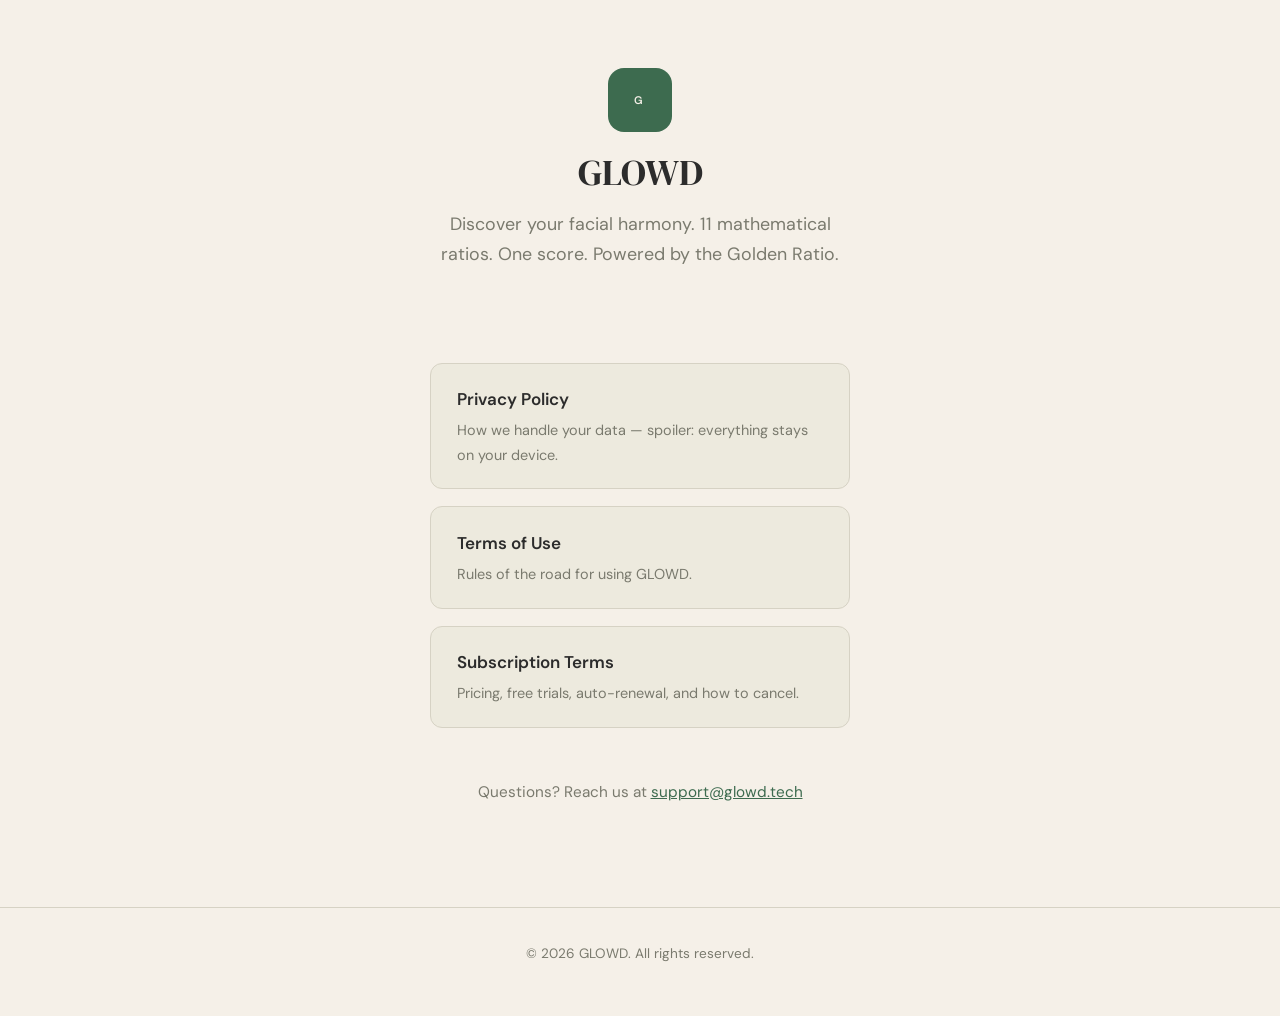
==== index.html @ bc7fe4e0 "Add files via upload" ====
<!DOCTYPE html>
<html lang="en">
<head>
  <meta charset="UTF-8">
  <meta name="viewport" content="width=device-width, initial-scale=1.0">
  <title>GLOWD — Face Ratio & Glow Up</title>
  <link rel="stylesheet" href="style.css">
  <style>
    .hero {
      text-align: center;
      padding: 4rem 1.5rem 3rem;
    }
    .hero .logo-icon {
      width: 64px;
      height: 64px;
      margin: 0 auto 1rem;
      border-radius: 16px;
      background: var(--accent);
      display: flex;
      align-items: center;
      justify-content: center;
      color: var(--bg);
      font-family: 'DM Sans', sans-serif;
      font-weight: 600;
      font-size: 0.65rem;
      letter-spacing: 0.25em;
    }
    .hero h1 {
      font-size: 2.2rem;
      margin-bottom: 0.75rem;
    }
    .hero p {
      color: var(--text-muted);
      max-width: 420px;
      margin: 0 auto 2.5rem;
      font-size: 1.05rem;
    }
    .links-grid {
      display: grid;
      gap: 1rem;
      max-width: 420px;
      margin: 0 auto;
    }
    .link-card {
      display: block;
      background: var(--bg-card);
      padding: 1.25rem 1.5rem;
      border-radius: 12px;
      text-decoration: none;
      color: var(--text);
      border: 1px solid var(--border);
      transition: border-color 0.2s, transform 0.15s;
    }
    .link-card:hover {
      border-color: var(--accent);
      transform: translateY(-2px);
    }
    .link-card .card-title {
      font-weight: 600;
      margin-bottom: 0.25rem;
    }
    .link-card .card-desc {
      color: var(--text-muted);
      font-size: 0.85rem;
    }
    .contact-note {
      text-align: center;
      margin-top: 3rem;
      color: var(--text-muted);
      font-size: 0.9rem;
    }
    .contact-note a { color: var(--accent); }
  </style>
</head>
<body>

<div class="hero">
  <div class="logo-icon">G</div>
  <h1>GLOWD</h1>
  <p>Discover your facial harmony. 11 mathematical ratios. One score. Powered by the Golden Ratio.</p>
</div>

<div class="container" style="padding-top: 0;">
  <div class="links-grid">
    <a href="privacy-policy.html" class="link-card">
      <div class="card-title">Privacy Policy</div>
      <div class="card-desc">How we handle your data — spoiler: everything stays on your device.</div>
    </a>
    <a href="terms-of-use.html" class="link-card">
      <div class="card-title">Terms of Use</div>
      <div class="card-desc">Rules of the road for using GLOWD.</div>
    </a>
    <a href="subscription-terms.html" class="link-card">
      <div class="card-title">Subscription Terms</div>
      <div class="card-desc">Pricing, free trials, auto-renewal, and how to cancel.</div>
    </a>
  </div>

  <p class="contact-note">Questions? Reach us at <a href="mailto:support@glowd.tech">support@glowd.tech</a></p>
</div>

<footer class="site-footer">
  <p>&copy; 2026 GLOWD. All rights reserved.</p>
</footer>

</body>
</html>
---- style.css ----
/* GLOWD Legal Pages — Brand-matched stylesheet */
@import url('https://fonts.googleapis.com/css2?family=DM+Sans:ital,opsz,wght@0,9..40,400;0,9..40,500;0,9..40,600;1,9..40,400&family=DM+Serif+Display&display=swap');

:root {
  --bg: #F5F0E8;
  --bg-card: #EDEADE;
  --text: #2C2C2C;
  --text-muted: #7A7A6E;
  --accent: #3D6B4F;
  --accent-light: #E8F0EA;
  --border: #D6D2C4;
  --max-w: 720px;
}

* { margin: 0; padding: 0; box-sizing: border-box; }

html {
  font-size: 17px;
  scroll-behavior: smooth;
}

body {
  font-family: 'DM Sans', -apple-system, sans-serif;
  background: var(--bg);
  color: var(--text);
  line-height: 1.7;
  -webkit-font-smoothing: antialiased;
}

.container {
  max-width: var(--max-w);
  margin: 0 auto;
  padding: 3rem 1.5rem 5rem;
}

/* Header */
.site-header {
  text-align: center;
  padding: 2.5rem 1.5rem 1.5rem;
  border-bottom: 1px solid var(--border);
}
.site-header a {
  text-decoration: none;
  color: var(--text);
}
.logo-text {
  font-family: 'DM Sans', sans-serif;
  font-weight: 600;
  font-size: 0.9rem;
  letter-spacing: 0.35em;
  text-transform: uppercase;
  color: var(--text);
}

/* Navigation */
nav {
  text-align: center;
  padding: 1rem 1.5rem;
  border-bottom: 1px solid var(--border);
}
nav a {
  color: var(--text-muted);
  text-decoration: none;
  font-size: 0.85rem;
  margin: 0 0.75rem;
  transition: color 0.2s;
}
nav a:hover,
nav a.active {
  color: var(--accent);
}

/* Content */
h1 {
  font-family: 'DM Serif Display', serif;
  font-size: 2rem;
  font-weight: 400;
  margin-bottom: 0.5rem;
  line-height: 1.25;
}
.subtitle {
  color: var(--text-muted);
  font-size: 0.9rem;
  margin-bottom: 2.5rem;
}
h2 {
  font-family: 'DM Serif Display', serif;
  font-size: 1.35rem;
  font-weight: 400;
  margin-top: 2.5rem;
  margin-bottom: 0.75rem;
  color: var(--text);
}
h3 {
  font-size: 1rem;
  font-weight: 600;
  margin-top: 1.5rem;
  margin-bottom: 0.5rem;
}
p {
  margin-bottom: 1rem;
}
ul, ol {
  margin-bottom: 1rem;
  padding-left: 1.5rem;
}
li {
  margin-bottom: 0.4rem;
}
a {
  color: var(--accent);
}
strong {
  font-weight: 600;
}

/* Callout box */
.callout {
  background: var(--bg-card);
  border-left: 3px solid var(--accent);
  padding: 1rem 1.25rem;
  border-radius: 0 8px 8px 0;
  margin: 1.5rem 0;
  font-size: 0.95rem;
}

/* Footer */
.site-footer {
  text-align: center;
  padding: 2rem 1.5rem;
  border-top: 1px solid var(--border);
  color: var(--text-muted);
  font-size: 0.8rem;
}
.site-footer a {
  color: var(--text-muted);
  text-decoration: none;
}
.site-footer a:hover {
  color: var(--accent);
}

/* Table */
table {
  width: 100%;
  border-collapse: collapse;
  margin: 1rem 0 1.5rem;
  font-size: 0.95rem;
}
th, td {
  text-align: left;
  padding: 0.6rem 0.75rem;
  border-bottom: 1px solid var(--border);
}
th {
  font-weight: 600;
  color: var(--text-muted);
  font-size: 0.8rem;
  text-transform: uppercase;
  letter-spacing: 0.05em;
}

/* Responsive */
@media (max-width: 600px) {
  html { font-size: 16px; }
  .container { padding: 2rem 1.25rem 4rem; }
  h1 { font-size: 1.65rem; }
  nav a { margin: 0 0.4rem; font-size: 0.8rem; }
}
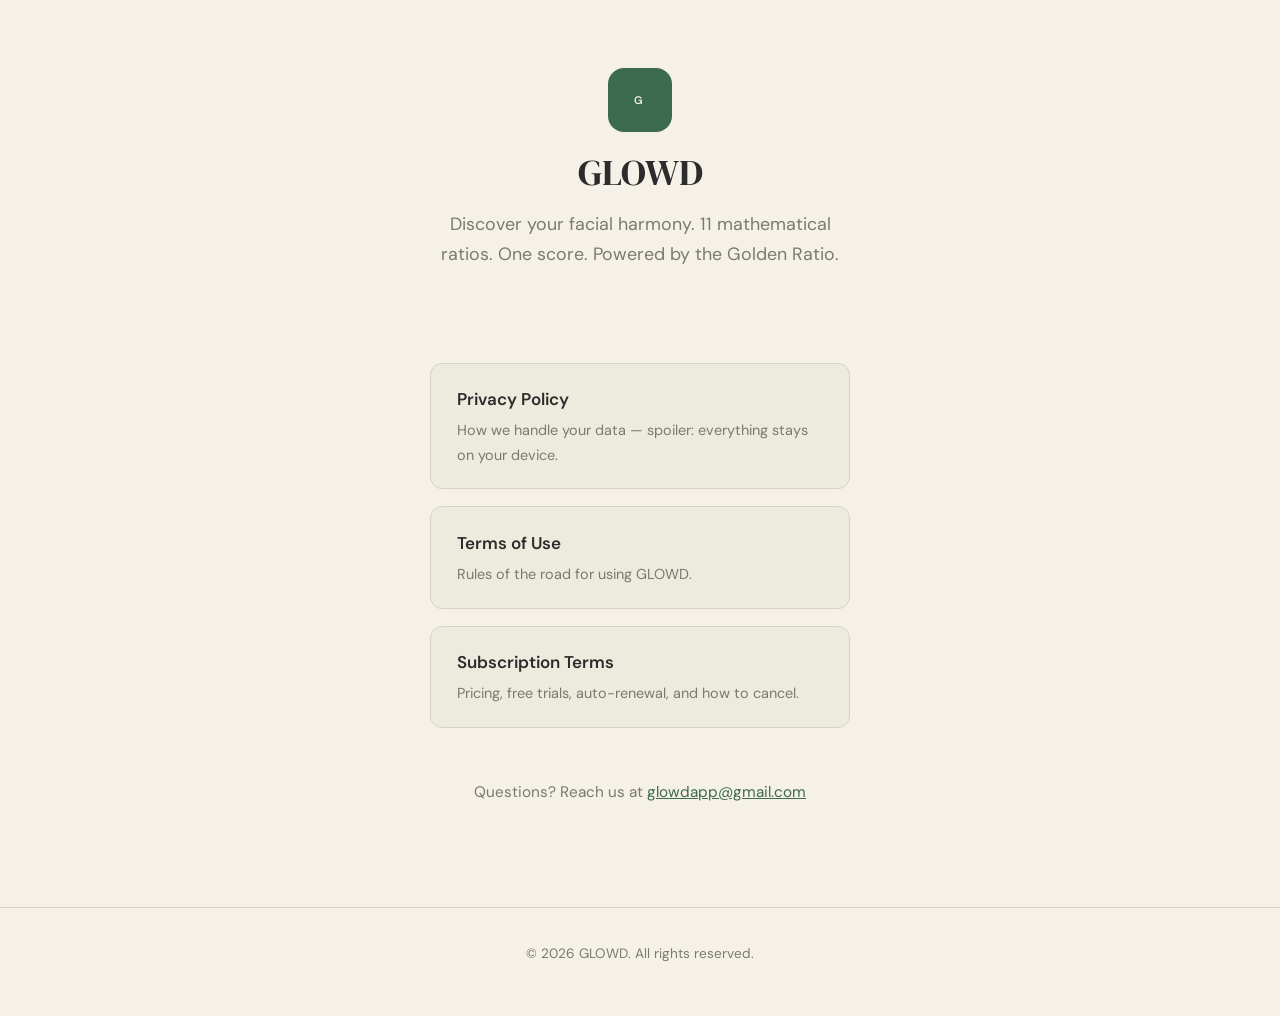
==== commit 64e31a1d: "Update index.html" ====
--- a/index.html
+++ b/index.html
@@ -96,7 +96,7 @@
     </a>
   </div>
 
-  <p class="contact-note">Questions? Reach us at <a href="mailto:support@glowd.tech">support@glowd.tech</a></p>
+  <p class="contact-note">Questions? Reach us at <a href="mailto:glowdapp@gmail.com">glowdapp@gmail.com</a></p>
 </div>
 
 <footer class="site-footer">
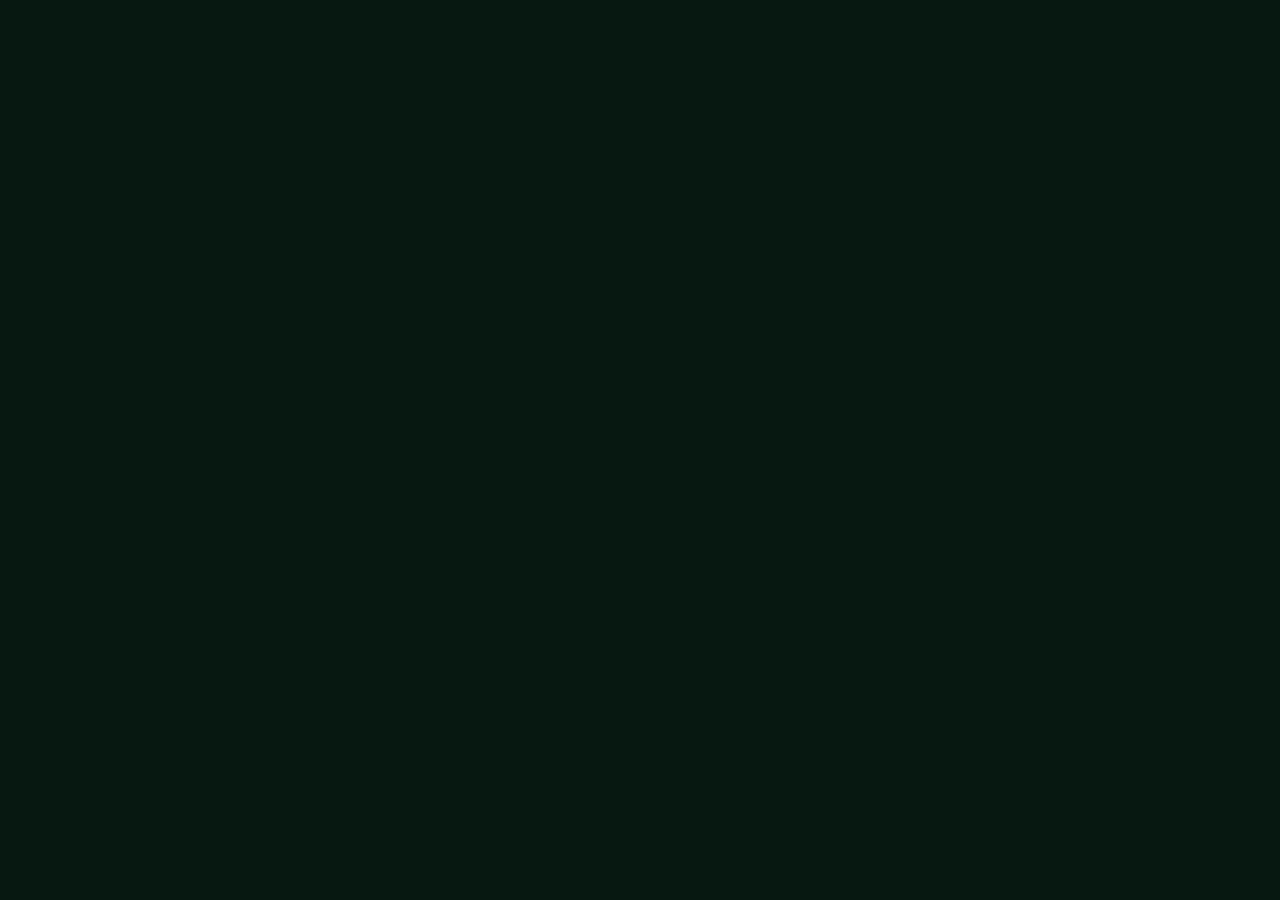
==== commit ded90077: "Deploy animated GLOWD website" ====
--- a/index.html
+++ b/index.html
@@ -1,107 +1 @@
-<!DOCTYPE html>
-<html lang="en">
-<head>
-  <meta charset="UTF-8">
-  <meta name="viewport" content="width=device-width, initial-scale=1.0">
-  <title>GLOWD — Face Ratio & Glow Up</title>
-  <link rel="stylesheet" href="style.css">
-  <style>
-    .hero {
-      text-align: center;
-      padding: 4rem 1.5rem 3rem;
-    }
-    .hero .logo-icon {
-      width: 64px;
-      height: 64px;
-      margin: 0 auto 1rem;
-      border-radius: 16px;
-      background: var(--accent);
-      display: flex;
-      align-items: center;
-      justify-content: center;
-      color: var(--bg);
-      font-family: 'DM Sans', sans-serif;
-      font-weight: 600;
-      font-size: 0.65rem;
-      letter-spacing: 0.25em;
-    }
-    .hero h1 {
-      font-size: 2.2rem;
-      margin-bottom: 0.75rem;
-    }
-    .hero p {
-      color: var(--text-muted);
-      max-width: 420px;
-      margin: 0 auto 2.5rem;
-      font-size: 1.05rem;
-    }
-    .links-grid {
-      display: grid;
-      gap: 1rem;
-      max-width: 420px;
-      margin: 0 auto;
-    }
-    .link-card {
-      display: block;
-      background: var(--bg-card);
-      padding: 1.25rem 1.5rem;
-      border-radius: 12px;
-      text-decoration: none;
-      color: var(--text);
-      border: 1px solid var(--border);
-      transition: border-color 0.2s, transform 0.15s;
-    }
-    .link-card:hover {
-      border-color: var(--accent);
-      transform: translateY(-2px);
-    }
-    .link-card .card-title {
-      font-weight: 600;
-      margin-bottom: 0.25rem;
-    }
-    .link-card .card-desc {
-      color: var(--text-muted);
-      font-size: 0.85rem;
-    }
-    .contact-note {
-      text-align: center;
-      margin-top: 3rem;
-      color: var(--text-muted);
-      font-size: 0.9rem;
-    }
-    .contact-note a { color: var(--accent); }
-  </style>
-</head>
-<body>
-
-<div class="hero">
-  <div class="logo-icon">G</div>
-  <h1>GLOWD</h1>
-  <p>Discover your facial harmony. 11 mathematical ratios. One score. Powered by the Golden Ratio.</p>
-</div>
-
-<div class="container" style="padding-top: 0;">
-  <div class="links-grid">
-    <a href="privacy-policy.html" class="link-card">
-      <div class="card-title">Privacy Policy</div>
-      <div class="card-desc">How we handle your data — spoiler: everything stays on your device.</div>
-    </a>
-    <a href="terms-of-use.html" class="link-card">
-      <div class="card-title">Terms of Use</div>
-      <div class="card-desc">Rules of the road for using GLOWD.</div>
-    </a>
-    <a href="subscription-terms.html" class="link-card">
-      <div class="card-title">Subscription Terms</div>
-      <div class="card-desc">Pricing, free trials, auto-renewal, and how to cancel.</div>
-    </a>
-  </div>
-
-  <p class="contact-note">Questions? Reach us at <a href="mailto:glowdapp@gmail.com">glowdapp@gmail.com</a></p>
-</div>
-
-<footer class="site-footer">
-  <p>&copy; 2026 GLOWD. All rights reserved.</p>
-</footer>
-
-</body>
-</html>
+<!DOCTYPE html><html lang="en" style="color-scheme:dark"><head><meta charSet="utf-8"/><meta name="viewport" content="width=device-width, initial-scale=1"/><link rel="preload" as="image" href="/assets/glowd-app-icon.png"/><link rel="stylesheet" href="/assets/styles-C0iD4bzJ.css" data-precedence="default"/><link rel="stylesheet" href="/assets/index-CmmnjKC7.css" data-precedence="default"/><title>GLOWD: Face Score, Facial Ratios &amp; Glow-Up Plan</title><meta name="author" content="GLOWD"/><meta name="theme-color" content="#10291F"/><meta name="robots" content="index, follow, max-image-preview:large"/><meta name="apple-itunes-app" content="app-id=6760931929"/><meta property="og:type" content="website"/><meta property="og:site_name" content="GLOWD"/><meta property="og:locale" content="en_US"/><meta property="og:title" content="GLOWD: Face Score &amp; Glow Up"/><meta property="og:description" content="GLOWD is an iPhone face score app that maps 468 landmarks, explains 11 facial ratios, and builds a private, personalized glow-up plan."/><meta property="og:image" content="https://glowd-face.higgsfield.app/assets/glowd-og.png"/><meta property="og:image:alt" content="GLOWD facial analysis visual"/><meta name="twitter:image" content="https://glowd-face.higgsfield.app/assets/glowd-og.png"/><meta name="twitter:card" content="summary_large_image"/><meta name="twitter:title" content="GLOWD: Face Score &amp; Glow Up"/><meta name="twitter:description" content="GLOWD is an iPhone face score app that maps 468 landmarks, explains 11 facial ratios, and builds a private, personalized glow-up plan."/><meta name="description" content="Analyze 468 facial landmarks, understand 11 facial ratios, and get a personalized glow-up plan with GLOWD for iPhone."/><link rel="modulepreload" href="/assets/index-m5AOhB9B.js"/><link rel="modulepreload" href="/assets/index-CHe_sMJk.js"/><link rel="modulepreload" href="/assets/StructuredData-B6tKnh0g.js"/><link rel="icon" href="/favicon.svg" type="image/svg+xml"/><link rel="icon" href="/favicon-16.png" sizes="16x16" type="image/png"/><link rel="icon" href="/favicon-32.png" sizes="32x32" type="image/png"/><link rel="apple-touch-icon" href="/apple-touch-icon.png"/><link rel="manifest" href="/site.webmanifest"/><link rel="canonical" href="https://glowd-face.higgsfield.app/"/></head><body><!--$--><script type="application/ld+json">{"@context":"https://schema.org","@type":"SoftwareApplication","name":"GLOWD - Face Score & Glow Up","alternateName":"GLOWD","description":"An iPhone face score app that maps facial landmarks, explains 11 facial ratios, and builds a personalized glow-up plan.","applicationCategory":"LifestyleApplication","operatingSystem":"iOS 17.0 or later","image":"https://glowd-face.higgsfield.app/assets/glowd-og.png","url":"https://glowd-face.higgsfield.app","downloadUrl":"https://apps.apple.com/app/glowd-face-score-glow-up/id6760931929","offers":{"@type":"Offer","price":"0","priceCurrency":"USD","category":"Free download with in-app purchases"},"publisher":{"@type":"Organization","name":"GLOWD","url":"https://glowd-face.higgsfield.app","logo":"https://glowd-face.higgsfield.app/assets/glowd-app-icon.png"}}</script><script type="application/ld+json">{"@context":"https://schema.org","@type":"FAQPage","mainEntity":[{"@type":"Question","name":"What is a GLOWD face score?","acceptedAnswer":{"@type":"Answer","text":"The GLOWD Harmony Score summarizes measured facial proportions into an easy-to-read result. It is intended for entertainment and education, not as an objective definition of beauty or a medical assessment."}},{"@type":"Question","name":"How does GLOWD analyze a face?","acceptedAnswer":{"@type":"Answer","text":"GLOWD maps facial landmarks on the device, calculates proportions between selected points, and compares those measurements with reference distributions. The current results experience explains 11 ratios."}},{"@type":"Question","name":"Does GLOWD upload my face photo?","acceptedAnswer":{"@type":"Answer","text":"No. Face photos and landmark analysis stay on your device and are not uploaded for facial processing. The app uses limited analytics and subscription services as described in the privacy policy."}},{"@type":"Question","name":"Can I improve the consistency of my score?","acceptedAnswer":{"@type":"Answer","text":"Use a front-facing photo, neutral expression, even light, and keep your full face visible. Camera angle, expression, hair coverage, and shadows can affect landmark measurements."}},{"@type":"Question","name":"Is GLOWD available on Android?","acceptedAnswer":{"@type":"Answer","text":"GLOWD is currently available for iPhone and requires iOS 17 or later."}}]}</script><a class="skip-link" href="#main-content">Skip to content</a><header class="site-header"><a aria-label="GLOWD home" class="brand-lockup" href="/"><img alt="" height="36" src="/assets/glowd-app-icon.png" width="36"/><span>GLOWD</span></a><nav aria-label="Main navigation" class="site-links"><a href="/facial-ratios">11 ratios</a><a href="/methodology">Methodology</a></nav><a aria-label="Download GLOWD on the App Store" class="app-store-badge app-store-badge--nav" href="https://apps.apple.com/app/glowd-face-score-glow-up/id6760931929" rel="noopener noreferrer" target="_blank"><svg aria-hidden="true" class="app-store-badge__apple" viewBox="0 0 384 512"><path d="M318.7 268.7c-.2-36.7 16.4-64.4 50-84.8-18.8-26.9-47.2-41.7-84.7-44.6-35.5-2.8-74.3 20.7-88.5 20.7-15 0-49.4-19.7-72.6-19.7C63.3 141.2 0 188.8 0 285.5c0 28.2 5.2 57.5 15.5 87.9 13.8 39.3 63.6 135.7 115.6 134.1 27.2-.7 46.4-19.3 81.8-19.3 34.4 0 52.1 19.3 82.4 19.3 52.5-.8 97.6-88.3 110.7-127.6-70.3-33.1-66.6-99.5-67.3-111.2zM272.2 104.5c27.3-32.4 24.8-61.9 24-72.5-24.1 1.4-52 16.4-67.9 34.9-17.5 19.8-27.8 44.3-25.6 71.9 26.1 2 49.9-11.4 69.5-34.3z"></path></svg><span class="app-store-badge__copy"><span>Download on the</span><strong>App Store</strong></span></a></header><main id="main-content"><section class="journey"><div class="journey-stage"><div aria-hidden="true" class="journey-media"><picture><source media="(max-width: 860px)" srcSet="/assets/film/glowd-journey-mobile-poster.png"/><img alt="" fetchPriority="high" src="/assets/film/glowd-journey-poster.png"/></picture></div><div aria-hidden="true" class="journey-progress"><span></span></div><nav aria-label="GLOWD story chapters" class="journey-route"><button aria-current="step" type="button">Decode</button><button type="button">Map</button><button type="button">Explain</button><button type="button">Act</button><button type="button">Progress</button></nav></div><div class="journey-story"><article class="journey-chapter" data-align="left" data-scroll-chapter="" id="decode"><div class="journey-chapter-pin"><div class="journey-copy"><h1>Your face, decoded.</h1><p>GLOWD is an iPhone face score app that measures facial proportions and turns them into a clear Harmony Score.</p><ul><li>On-device</li><li>iPhone</li><li>Private by design</li></ul><div class="journey-actions"><a aria-label="Download GLOWD on the App Store" class="app-store-badge app-store-badge--hero" href="https://apps.apple.com/app/glowd-face-score-glow-up/id6760931929" rel="noopener noreferrer" target="_blank"><svg aria-hidden="true" class="app-store-badge__apple" viewBox="0 0 384 512"><path d="M318.7 268.7c-.2-36.7 16.4-64.4 50-84.8-18.8-26.9-47.2-41.7-84.7-44.6-35.5-2.8-74.3 20.7-88.5 20.7-15 0-49.4-19.7-72.6-19.7C63.3 141.2 0 188.8 0 285.5c0 28.2 5.2 57.5 15.5 87.9 13.8 39.3 63.6 135.7 115.6 134.1 27.2-.7 46.4-19.3 81.8-19.3 34.4 0 52.1 19.3 82.4 19.3 52.5-.8 97.6-88.3 110.7-127.6-70.3-33.1-66.6-99.5-67.3-111.2zM272.2 104.5c27.3-32.4 24.8-61.9 24-72.5-24.1 1.4-52 16.4-67.9 34.9-17.5 19.8-27.8 44.3-25.6 71.9 26.1 2 49.9-11.4 69.5-34.3z"></path></svg><span class="app-store-badge__copy"><span>Download on the</span><strong>App Store</strong></span></a></div></div></div></article><article class="journey-chapter" data-align="right" data-scroll-chapter="" id="map"><div class="journey-chapter-pin"><div class="journey-copy"><h2>468 points. 11 ratios.</h2><p>On-device landmark detection maps facial thirds, symmetry, eye separation, jawline definition, and seven more visible proportions.</p><ul><li>Face mesh</li><li>Measured</li><li>Transparent</li></ul></div></div></article><article class="journey-chapter" data-align="left" data-scroll-chapter="" id="explain"><div class="journey-chapter-pin"><div class="journey-copy"><h2>Every score explained.</h2><p>See your measured value, reference range, percentile, and the contribution of each ratio. The number never arrives as a black box.</p><ul><li>Value</li><li>Range</li><li>Percentile</li></ul></div></div></article><article class="journey-chapter" data-align="right" data-scroll-chapter="" id="act"><div class="journey-chapter-pin"><div class="journey-copy"><h2>A plan built for you.</h2><p>Personalized grooming and styling ideas connect each opportunity area to practical next steps you can actually try.</p><ul><li>Hair</li><li>Brows</li><li>Grooming</li></ul></div></div></article><article class="journey-chapter" data-align="left" data-scroll-chapter="" id="progress"><div class="journey-chapter-pin"><div class="journey-copy"><h2>Track what changes.</h2><p>Save scans on your device, revisit recommendations, and compare your progress over time.</p><ul><li>History</li><li>Insights</li><li>Your pace</li></ul></div></div></article></div></section><div class="content-shell"><section class="product-proof" id="product"><div class="section-wrap"><div class="proof-intro" data-motion-shift=""><h2 class="section-heading">A score you can inspect.</h2><p class="section-lead">GLOWD keeps the path from photo to result visible. Move from landmark map to ratio detail, then into a plan shaped around your measurements.</p></div><div aria-label="GLOWD app screens" class="screen-rail"><figure class="screen-card" data-motion-shift=""><div class="screen-frame"><img alt="Real GLOWD analysis result for a man, showing his measured face profile and Harmony Score" height="2622" loading="lazy" src="/assets/screens/real-male-result.webp" width="1206"/></div><figcaption>01 / Real result · Face Profile</figcaption></figure><figure class="screen-card" data-motion-shift=""><div class="screen-frame"><img alt="Real GLOWD analysis result for a woman, showing facial measurements and the ratio breakdown" height="2622" loading="lazy" src="/assets/screens/real-female-result.webp" width="1206"/></div><figcaption>02 / Real result · Ratio Breakdown</figcaption></figure><figure class="screen-card" data-motion-shift=""><div class="screen-frame"><img alt="GLOWD explanation of one facial ratio with value and reference range" height="960" loading="lazy" src="/assets/screens/ratio-explained.jpg" width="444"/></div><figcaption>03 / A reason behind every score</figcaption></figure><figure class="screen-card" data-motion-shift=""><div class="screen-frame"><img alt="Personalized glow-up plan inside the GLOWD iPhone app" height="960" loading="lazy" src="/assets/screens/glow-plan.jpg" width="444"/></div><figcaption>04 / Personalized glow-up plan</figcaption></figure><figure class="screen-card" data-motion-shift=""><div class="screen-frame"><img alt="GLOWD Vibe Equation screen with personalized appearance insights" height="960" loading="lazy" src="/assets/screens/vibe-equation.jpg" width="444"/></div><figcaption>05 / Your Vibe Equation</figcaption></figure><figure class="screen-card" data-motion-shift=""><div class="screen-frame"><img alt="GLOWD subscription options shown inside the iPhone app" height="2340" loading="lazy" src="/assets/screens/paywall.png" width="1080"/></div><figcaption>06 / Choose the access that fits</figcaption></figure></div></div></section><section class="measure-section" id="ratios"><div class="measure-grid section-wrap"><div data-motion-shift=""><span aria-hidden="true" class="giant-number">11</span><h2 class="section-heading">Facial ratios, made legible.</h2><p class="section-lead">Each reported proportion gets its own measurement, score, and explanation.</p></div><ol class="ratio-index"><li data-motion-shift=""><span>01</span>Middle third</li><li data-motion-shift=""><span>02</span>Eye separation</li><li data-motion-shift=""><span>03</span>Facial index</li><li data-motion-shift=""><span>04</span>Top third</li><li data-motion-shift=""><span>05</span>Lower third</li><li data-motion-shift=""><span>06</span>Eyebrow position</li><li data-motion-shift=""><span>07</span>Jawline definition</li><li data-motion-shift=""><span>08</span>Facial symmetry</li><li data-motion-shift=""><span>09</span>Nose width</li><li data-motion-shift=""><span>10</span>Mouth width</li><li data-motion-shift=""><span>11</span>Chin-to-philtrum</li></ol></div></section><section class="method-section" id="methodology"><div class="method-layout section-wrap"><div class="method-copy" data-motion-shift=""><p class="content-kicker">Transparent methodology</p><h2 class="section-heading">Geometry first. Context always.</h2><p>GLOWD detects a face mesh, calculates distances and proportions, then scores each measurement against a reference center with smooth falloff. The result is a guide to explore, not a verdict about you.</p><a class="method-link" href="/methodology">Read how the Harmony Score works <span aria-hidden="true">-&gt;</span></a></div><figure class="method-device" data-motion-shift=""><img alt="Detailed GLOWD ratio card showing measured value and ideal range" height="960" loading="lazy" src="/assets/screens/ratio-explained.jpg" width="444"/></figure></div></section><section class="privacy-band" id="privacy"><div class="section-wrap"><p class="content-kicker">Privacy by design</p><h2 class="privacy-title section-heading">Your face stays with you.</h2><div class="privacy-facts"><article data-motion-shift=""><strong>Capture</strong><h3>You choose the photo.</h3><p>Use the camera or a photo you already have. A clear front-facing image works best.</p></article><article data-motion-shift=""><strong>Analyze</strong><h3>Face processing is local.</h3><p>Face photos and landmark detection are processed on your iPhone, not uploaded for analysis.</p></article><article data-motion-shift=""><strong>Control</strong><h3>History stays on device.</h3><p>Your saved scans remain in local app storage until you choose to remove them.</p></article></div></div></section><section class="faq-section" id="faq"><div class="section-wrap"><p class="content-kicker">Common questions</p><h2 class="section-heading">Before your first scan.</h2><div class="faq-list"><details><summary>What is a GLOWD face score?</summary><p>The GLOWD Harmony Score summarizes measured facial proportions into an easy-to-read result. It is intended for entertainment and education, not as an objective definition of beauty or a medical assessment.</p></details><details><summary>How does GLOWD analyze a face?</summary><p>GLOWD maps facial landmarks on the device, calculates proportions between selected points, and compares those measurements with reference distributions. The current results experience explains 11 ratios.</p></details><details><summary>Does GLOWD upload my face photo?</summary><p>No. Face photos and landmark analysis stay on your device and are not uploaded for facial processing. The app uses limited analytics and subscription services as described in the privacy policy.</p></details><details><summary>Can I improve the consistency of my score?</summary><p>Use a front-facing photo, neutral expression, even light, and keep your full face visible. Camera angle, expression, hair coverage, and shadows can affect landmark measurements.</p></details><details><summary>Is GLOWD available on Android?</summary><p>GLOWD is currently available for iPhone and requires iOS 17 or later.</p></details></div></div></section><section class="final-action"><div class="final-inner section-wrap"><p class="content-kicker">Available for iPhone</p><h2 class="section-heading">See your face in a new way.</h2><a aria-label="Download GLOWD on the App Store" class="app-store-badge app-store-badge--final" href="https://apps.apple.com/app/glowd-face-score-glow-up/id6760931929" rel="noopener noreferrer" target="_blank"><svg aria-hidden="true" class="app-store-badge__apple" viewBox="0 0 384 512"><path d="M318.7 268.7c-.2-36.7 16.4-64.4 50-84.8-18.8-26.9-47.2-41.7-84.7-44.6-35.5-2.8-74.3 20.7-88.5 20.7-15 0-49.4-19.7-72.6-19.7C63.3 141.2 0 188.8 0 285.5c0 28.2 5.2 57.5 15.5 87.9 13.8 39.3 63.6 135.7 115.6 134.1 27.2-.7 46.4-19.3 81.8-19.3 34.4 0 52.1 19.3 82.4 19.3 52.5-.8 97.6-88.3 110.7-127.6-70.3-33.1-66.6-99.5-67.3-111.2zM272.2 104.5c27.3-32.4 24.8-61.9 24-72.5-24.1 1.4-52 16.4-67.9 34.9-17.5 19.8-27.8 44.3-25.6 71.9 26.1 2 49.9-11.4 69.5-34.3z"></path></svg><span class="app-store-badge__copy"><span>Download on the</span><strong>App Store</strong></span></a></div></section></div></main><footer class="site-footer"><div><a class="footer-brand" href="/">GLOWD</a><p>Face proportions explained clearly. Available for iPhone.</p></div><nav aria-label="Footer navigation"><a href="/facial-ratios">Facial ratios</a><a href="/methodology">Methodology</a><a href="https://glowd.tech/privacy-policy.html">Privacy</a><a href="https://glowd.tech/terms-of-use.html">Terms</a><a href="https://glowd.tech/subscription-terms.html">Subscription terms</a><a href="mailto:glowdapp@gmail.com">Support</a></nav><p class="footer-note">GLOWD is an entertainment and educational tool. It does not provide medical advice or define objective beauty.</p></footer><script>(function(a,f){let l;try{l=JSON.parse(sessionStorage.getItem(a)||"{}")}catch{return}const n=l?.[f||history.state?.__TSR_key];let c=!1;for(const t in n){const e=n[t],o=e?.scrollX,s=e?.scrollY;if(Number.isFinite(o)&&Number.isFinite(s)){if(t==="window")scrollTo(o,s),c=!0;else if(t)try{const r=document.querySelector(t);r&&(r.scrollLeft=o,r.scrollTop=s)}catch{}}}if(c)return;const i=location.hash.slice(1);if(i){const t=history.state?.__hashScrollIntoViewOptions??!0;if(t){const e=document.getElementById(i);e&&e.scrollIntoView(t)}return}scrollTo(0,0)})("tsr-scroll-restoration-v1_3");document.currentScript.remove()</script><!--/$--><script class="$tsr" id="$tsr-stream-barrier">(self.$R=self.$R||{})["tsr"]=[];self.$_TSR={h(){this.hydrated=!0,this.c()},e(){this.streamEnded=!0,this.c()},c(){this.hydrated&&this.streamEnded&&(delete self.$_TSR,delete self.$R.tsr)},p(e){this.initialized?e():this.buffer.push(e)},buffer:[]};$_TSR.router=($R=>$R[0]={manifest:$R[1]={routes:$R[2]={__root__:$R[3]={preloads:$R[4]=["/assets/index-m5AOhB9B.js"],scripts:$R[5]=[$R[6]={attrs:$R[7]={type:"module",async:!0,src:"/assets/index-m5AOhB9B.js"}}]},"/":$R[8]={preloads:$R[9]=["/assets/index-CHe_sMJk.js","/assets/StructuredData-B6tKnh0g.js"],css:$R[10]=["/assets/index-CmmnjKC7.css"]}}},matches:$R[11]=[$R[12]={i:"__root__ ",u:1788704887954,s:"success",ssr:!0},$R[13]={i:"  ",u:1788704887955,s:"success",ssr:!0}],lastMatchId:"  "})($R["tsr"]);$_TSR.e();document.currentScript.remove()</script><script type="module" async="" src="/assets/index-m5AOhB9B.js"></script></body></html>
--- a/assets/styles-C0iD4bzJ.css
+++ b/assets/styles-C0iD4bzJ.css
@@ -0,0 +1 @@
+@font-face{font-family:Outfit;src:url(/fonts/outfit-400.ttf) format("truetype");font-style:normal;font-weight:400;font-display:swap}@font-face{font-family:Outfit;src:url(/fonts/outfit-600.ttf) format("truetype");font-style:normal;font-weight:600;font-display:swap}@font-face{font-family:Outfit;src:url(/fonts/outfit-800.ttf) format("truetype");font-style:normal;font-weight:800;font-display:swap}@font-face{font-family:IBM Plex Mono;src:url(/fonts/ibm-plex-mono-400.ttf) format("truetype");font-style:normal;font-weight:400;font-display:swap}@font-face{font-family:IBM Plex Mono;src:url(/fonts/ibm-plex-mono-500.ttf) format("truetype");font-style:normal;font-weight:500;font-display:swap}:root{--pine: #10291f;--pine-deep: #071811;--pine-soft: #183629;--bone: #f3f5ed;--sage: #aab9ae;--rose: #e85d7f;--line: rgba(243, 245, 237, .15);color:var(--bone);background:var(--pine-deep);font-family:Outfit,sans-serif;font-synthesis:none;text-rendering:optimizeLegibility}*,*:before,*:after{box-sizing:border-box}html{scroll-behavior:smooth;background:var(--pine-deep)}body{min-width:320px;min-height:100dvh;margin:0;overflow-x:hidden;color:var(--bone);background:var(--pine-deep)}a{color:inherit}button,a{-webkit-tap-highlight-color:transparent}button:focus-visible,a:focus-visible,summary:focus-visible{outline:2px solid var(--rose);outline-offset:4px}img{max-width:100%}.skip-link{position:fixed;z-index:100;top:.75rem;left:.75rem;padding:.75rem 1rem;color:var(--pine-deep);background:var(--bone);transform:translateY(-160%)}.skip-link:focus{transform:translateY(0)}.site-header{position:fixed;z-index:20;top:0;right:0;left:0;display:grid;grid-template-columns:1fr auto 1fr;align-items:center;min-height:4.75rem;padding:.7rem clamp(1rem,3vw,3rem);border-bottom:1px solid rgba(243,245,237,.1);background:#071811ad;-webkit-backdrop-filter:blur(18px);backdrop-filter:blur(18px)}.brand-lockup,.footer-brand{display:inline-flex;align-items:center;justify-self:start;gap:.7rem;color:var(--bone);font-size:1.05rem;font-weight:800;letter-spacing:.08em;text-decoration:none}.brand-lockup img{width:2.25rem;height:2.25rem;border-radius:.62rem}.site-links{display:flex;gap:1.75rem}.site-links a{color:var(--sage);font-family:IBM Plex Mono,monospace;font-size:.72rem;letter-spacing:.04em;text-decoration:none}.site-links a:hover{color:var(--bone)}.app-store-badge{display:inline-flex;align-items:center;gap:.7rem;width:fit-content;min-height:3.8rem;padding:.48rem 1.05rem .52rem .82rem;border:1px solid rgba(255,255,255,.68);border-radius:1rem;color:#0b0915;background:#fff;box-shadow:0 .75rem 2.25rem #0000002e;text-decoration:none;transform:translateY(0);transition:transform .18s ease,box-shadow .18s ease}.app-store-badge:hover{color:#0b0915;box-shadow:0 1rem 2.8rem #00000042;transform:translateY(-2px)}.app-store-badge__apple{flex:0 0 auto;width:2rem;height:2.65rem;fill:currentColor}.app-store-badge__copy{display:flex;flex-direction:column;align-items:flex-start;line-height:1;white-space:nowrap}.app-store-badge__copy>span{margin-bottom:.16rem;font-size:.78rem;font-weight:400;letter-spacing:.01em}.app-store-badge__copy strong{font-size:1.65rem;font-weight:600;letter-spacing:-.035em}.app-store-badge--nav{justify-self:end;min-height:3rem;padding:.35rem .8rem .38rem .65rem;border-radius:.78rem}.app-store-badge--nav .app-store-badge__apple{width:1.45rem;height:1.95rem}.app-store-badge--nav .app-store-badge__copy>span{font-size:.58rem}.app-store-badge--nav .app-store-badge__copy strong{font-size:1.18rem}.app-store-badge--hero{margin-top:.2rem}.content-shell{position:relative;z-index:4;background:var(--pine-deep)}.section-wrap{width:min(100% - 2.5rem,82rem);margin:0 auto;padding:clamp(6rem,11vw,10rem) 0}.section-heading{max-width:15ch;margin:0;color:var(--bone);font-size:clamp(2.8rem,6vw,6rem);font-weight:800;line-height:.94;letter-spacing:-.055em;text-wrap:balance}.section-lead{max-width:63ch;margin:1.7rem 0 0;color:var(--sage);font-size:1.1rem;line-height:1.7}.product-proof{overflow:hidden;border-top:1px solid var(--line)}.proof-intro{display:grid;grid-template-columns:minmax(0,1.15fr) minmax(18rem,.75fr);align-items:end;gap:4rem}.screen-rail{display:grid;grid-auto-columns:minmax(15rem,22rem);grid-auto-flow:column;gap:1.15rem;margin-top:4.5rem;padding-bottom:1.5rem;overflow-x:auto;overscroll-behavior-x:contain;scroll-snap-type:x mandatory;scrollbar-color:var(--rose) rgba(243,245,237,.08)}.screen-card{margin:0;scroll-snap-align:start}.screen-frame{padding:.7rem;border:1px solid rgba(243,245,237,.16);border-radius:1.35rem;background:linear-gradient(150deg,#f3f5ed1f,#f3f5ed09)}.screen-frame img{display:block;width:100%;height:auto;border-radius:.95rem}.screen-card figcaption{margin-top:1rem;color:var(--sage);font-family:IBM Plex Mono,monospace;font-size:.75rem;line-height:1.5}.measure-section{border-top:1px solid var(--line);background:var(--pine)}.measure-grid{display:grid;grid-template-columns:minmax(15rem,.7fr) minmax(0,1.3fr);gap:clamp(3rem,8vw,8rem)}.giant-number{display:block;margin-top:-1.8rem;color:var(--rose);font-family:IBM Plex Mono,monospace;font-size:clamp(9rem,24vw,22rem);font-weight:500;line-height:.85;letter-spacing:-.1em}.ratio-index{margin:0;padding:0;border-top:1px solid var(--line);list-style:none}.ratio-index li{display:grid;grid-template-columns:3rem 1fr;gap:1rem;padding:1.05rem 0;border-bottom:1px solid var(--line);color:var(--bone);font-size:clamp(1.05rem,2vw,1.45rem)}.ratio-index span{color:var(--rose);font-family:IBM Plex Mono,monospace;font-size:.72rem}.method-section{border-top:1px solid var(--line)}.method-layout{display:grid;grid-template-columns:minmax(0,1fr) minmax(18rem,.78fr);gap:clamp(3rem,8vw,8rem);align-items:center}.method-copy p{max-width:58ch;color:var(--sage);font-size:1.05rem;line-height:1.75}.method-link{display:grid;grid-template-columns:1fr auto;align-items:center;gap:2rem;margin-top:2.2rem;padding:1.2rem 0;border-top:1px solid rgba(243,245,237,.25);border-bottom:1px solid rgba(243,245,237,.25);color:var(--bone);text-decoration:none;transition:padding .22s ease,border-color .22s ease}.method-link:hover{padding-right:.75rem;padding-left:.75rem;border-color:var(--rose)}.method-device{position:relative;width:min(100%,25rem);margin:0 auto;padding:.8rem;border:1px solid rgba(243,245,237,.17);border-radius:1.4rem;background:#f3f5ed14;transform:rotate(2.5deg)}.method-device img{display:block;border-radius:.9rem}.privacy-band{border-top:1px solid var(--line);border-bottom:1px solid var(--line);background:#183629}.privacy-title{max-width:19ch}.privacy-facts{display:grid;grid-template-columns:repeat(3,1fr);gap:0;margin-top:4rem;border-top:1px solid var(--line)}.privacy-facts article{min-height:15rem;padding:2rem;border-right:1px solid var(--line)}.privacy-facts article:last-child{border-right:0}.privacy-facts strong{display:block;color:var(--rose);font-family:IBM Plex Mono,monospace;font-size:.75rem;font-weight:500;text-transform:uppercase}.privacy-facts h3{margin:2.8rem 0 0;font-size:1.6rem}.privacy-facts p{color:var(--sage);line-height:1.65}.faq-list{margin-top:4rem;border-top:1px solid var(--line)}.faq-list details{border-bottom:1px solid var(--line)}.faq-list summary{display:grid;grid-template-columns:1fr auto;gap:2rem;padding:1.55rem 0;color:var(--bone);font-size:clamp(1.15rem,2vw,1.55rem);cursor:pointer;list-style:none}.faq-list summary::-webkit-details-marker{display:none}.faq-list summary:after{color:var(--rose);font-family:IBM Plex Mono,monospace;content:"+"}.faq-list details[open] summary:after{content:"x"}.faq-list p{max-width:65ch;margin:0 0 1.8rem;color:var(--sage);font-size:1rem;line-height:1.7}.final-action{position:relative;min-height:78dvh;overflow:hidden;border-top:1px solid var(--line)}.final-action:before{position:absolute;inset:0;content:"";background:linear-gradient(90deg,#071811f5,#07181147),url(/assets/glowd-cover.png) center / cover}.final-inner{position:relative;z-index:1;display:flex;flex-direction:column;justify-content:center;min-height:78dvh}.app-store-badge--final{margin-top:2.5rem}.site-footer{display:grid;grid-template-columns:1fr 1fr;gap:3rem;padding:4rem clamp(1.25rem,6vw,6rem);border-top:1px solid var(--line);background:var(--pine-deep)}.site-footer p{max-width:42ch;color:var(--sage);line-height:1.65}.site-footer nav{display:flex;flex-wrap:wrap;justify-content:flex-end;gap:1rem 1.5rem}.site-footer nav a{color:var(--sage);text-underline-offset:.3em}.footer-note{grid-column:1 / -1;margin:0;padding-top:2rem;border-top:1px solid var(--line);font-size:.82rem}.content-page{min-height:100dvh;padding-top:4.75rem;background:var(--pine-deep)}.content-hero{padding-top:clamp(5rem,10vw,9rem)}.content-kicker{color:var(--rose);font-family:IBM Plex Mono,monospace;font-size:.75rem;text-transform:uppercase}.content-title{max-width:13ch;margin:1rem 0 0;font-size:clamp(3rem,7vw,7rem);line-height:.9;letter-spacing:-.06em}.content-answer{max-width:66ch;margin:2rem 0 0;color:var(--sage);font-size:clamp(1.1rem,2vw,1.35rem);line-height:1.7}.article-grid{display:grid;grid-template-columns:minmax(12rem,.4fr) minmax(0,1fr);gap:clamp(2rem,7vw,7rem);padding-top:4rem;border-top:1px solid var(--line)}.article-grid+.article-grid{margin-top:4rem}.article-grid h2{margin:0;font-size:clamp(1.9rem,3vw,3rem);line-height:1}.article-body p,.article-body li,.ratio-definition dd{color:var(--sage);font-size:1rem;line-height:1.75}.article-body p:first-child{margin-top:0}.article-body code{display:block;margin:1.5rem 0;padding:1.25rem;overflow-x:auto;border-left:3px solid var(--rose);color:var(--bone);background:var(--pine-soft);font-family:IBM Plex Mono,monospace}.process-list{margin:0;padding:0;list-style:none}.process-list li{display:grid;grid-template-columns:3rem 1fr;gap:1.25rem;padding:1.35rem 0;border-bottom:1px solid var(--line)}.process-list span{color:var(--rose);font-family:IBM Plex Mono,monospace}.ratio-definitions{display:grid;grid-template-columns:repeat(2,minmax(0,1fr));gap:0;margin:4rem 0 0;border-top:1px solid var(--line);border-left:1px solid var(--line)}.ratio-definition{min-height:18rem;margin:0;padding:2rem;border-right:1px solid var(--line);border-bottom:1px solid var(--line)}.ratio-definition dt{color:var(--bone);font-size:1.7rem;font-weight:600}.ratio-definition dt span{display:block;margin-bottom:2rem;color:var(--rose);font-family:IBM Plex Mono,monospace;font-size:.72rem}.ratio-definition dd{margin:1rem 0 0}.article-action{display:flex;flex-wrap:wrap;gap:1.5rem;margin-top:3rem}.article-action a{color:var(--bone);text-decoration-color:var(--rose);text-underline-offset:.45em}.article-action .app-store-badge{color:#0b0915;text-decoration:none}.status-page{display:flex;flex-direction:column;align-items:flex-start;justify-content:center;min-height:100dvh;width:min(100% - 2.5rem,48rem);margin:0 auto}.status-code{color:var(--rose);font-family:IBM Plex Mono,monospace}.status-page h1{margin:0;font-size:clamp(3rem,7vw,6rem);line-height:.95}.status-page>p:not(.status-code){color:var(--sage);font-size:1.1rem;line-height:1.65}.status-link{margin-top:1.5rem;padding:.85rem 1rem;border:1px solid var(--rose);color:var(--bone);background:transparent;font:inherit;cursor:pointer;text-decoration:none}@media(max-width:760px){.site-header{grid-template-columns:1fr auto;min-height:4.25rem}.site-links{display:none}.app-store-badge--nav{min-height:2.7rem;padding:.3rem .65rem .33rem .55rem}.app-store-badge--nav .app-store-badge__apple{width:1.25rem;height:1.7rem}.app-store-badge--nav .app-store-badge__copy>span{font-size:.5rem}.app-store-badge--nav .app-store-badge__copy strong{font-size:1rem}.proof-intro,.measure-grid,.method-layout,.article-grid{grid-template-columns:1fr}.giant-number{font-size:11rem}.privacy-facts{grid-template-columns:1fr}.privacy-facts article{min-height:auto;padding:2rem 0;border-right:0;border-bottom:1px solid var(--line)}.site-footer{grid-template-columns:1fr}.site-footer nav{justify-content:flex-start}.footer-note{grid-column:auto}.ratio-definitions{grid-template-columns:1fr}.ratio-definition{min-height:auto}}@media(prefers-reduced-motion:reduce){html{scroll-behavior:auto}*,*:before,*:after{animation-duration:.01ms!important;animation-iteration-count:1!important;scroll-behavior:auto!important;transition-duration:.01ms!important}}
--- a/assets/index-CmmnjKC7.css
+++ b/assets/index-CmmnjKC7.css
@@ -0,0 +1 @@
+.journey{--journey-progress: 0;position:relative;isolation:isolate;background:#10291f;color:#f3f5ed}.journey-stage{position:sticky;top:0;z-index:0;height:100dvh;overflow:hidden;background:#10291f}.journey-media,.journey-media picture,.journey-media img,.journey-video{position:absolute;inset:0;width:100%;height:100%}.journey-media picture{display:block}.journey-media img,.journey-video{object-fit:cover;object-position:center}.journey-media img{z-index:0}.journey-video{z-index:1}.journey-media[data-video-painted=true] img{visibility:hidden}.journey-media:after{position:absolute;z-index:2;inset:0;content:"";background:linear-gradient(90deg,#05120dab,#05120d14 46%,#05120d61),linear-gradient(0deg,rgba(5,18,13,.42),transparent 42%);pointer-events:none}.journey-progress{position:absolute;z-index:6;top:0;right:0;left:0;height:2px;background:#f3f5ed1f}.journey-progress span{display:block;width:100%;height:100%;background:#e85d7f;transform:scaleX(var(--journey-progress));transform-origin:left center}.journey-route{position:absolute;z-index:7;top:5.7rem;right:clamp(1rem,4vw,4rem);display:flex;gap:.15rem}.journey-route button{min-height:2.75rem;padding:.65rem .72rem;border:0;color:#f3f5ed94;background:transparent;font:500 .68rem/1 IBM Plex Mono,monospace;letter-spacing:.08em;text-transform:uppercase;cursor:pointer}.journey-route button:hover,.journey-route button[aria-current=step]{color:#f3f5ed}.journey-route button[aria-current=step]{text-decoration:underline;text-decoration-color:#e85d7f;text-decoration-thickness:.15em;text-underline-offset:.42em}.journey-route button:focus-visible{outline:2px solid #e85d7f;outline-offset:2px}.journey-story{position:relative;z-index:3;margin-top:-100dvh;pointer-events:none}.journey-chapter{position:relative;min-height:125dvh}.journey-chapter-pin{position:sticky;top:0;display:flex;align-items:center;min-height:100dvh;padding:clamp(6rem,10vw,9rem) clamp(1.25rem,6vw,6rem)}.journey-chapter[data-align=right] .journey-chapter-pin{justify-content:flex-end}.journey-copy{position:relative;width:min(40rem,45vw);pointer-events:auto}.journey-copy:before{position:absolute;z-index:-1;inset:-5rem -7rem;content:"";background:radial-gradient(ellipse,rgba(8,28,20,.89),rgba(8,28,20,.5) 52%,transparent 74%)}.journey-copy h1,.journey-copy h2{max-width:10ch;margin:0;color:#f3f5ed;font-family:Outfit,sans-serif;font-size:clamp(3.1rem,7vw,7.4rem);font-weight:800;line-height:.88;letter-spacing:-.065em;text-wrap:balance}.journey-copy p{max-width:46ch;margin:1.7rem 0 0;color:#c4cec6;font-size:clamp(1rem,1.35vw,1.2rem);line-height:1.6}.journey-copy ul{display:flex;flex-wrap:wrap;gap:.55rem;margin:1.5rem 0 0;padding:0;list-style:none}.journey-copy li{padding:.48rem .7rem;border:1px solid rgba(243,245,237,.22);border-radius:.3rem;color:#f3f5ed;font-family:IBM Plex Mono,monospace;font-size:.72rem;text-transform:uppercase}.journey-actions{margin-top:2.2rem}@media(max-width:860px){.journey-media:after{background:linear-gradient(0deg,rgba(5,18,13,.94) 0%,rgba(5,18,13,.4) 52%,transparent 78%)}.journey-route{top:5rem;right:max(.75rem,env(safe-area-inset-right));left:max(.75rem,env(safe-area-inset-left));justify-content:flex-start;overflow-x:auto;scrollbar-width:none}.journey-route::-webkit-scrollbar{display:none}.journey-chapter-pin,.journey-chapter[data-align=right] .journey-chapter-pin{align-items:flex-end;justify-content:flex-start;padding:7rem max(1.25rem,env(safe-area-inset-right)) calc(3rem + env(safe-area-inset-bottom)) max(1.25rem,env(safe-area-inset-left))}.journey-copy{width:min(100%,34rem)}.journey-copy:before{inset:-4rem -2rem}.journey-copy h1,.journey-copy h2{max-width:12ch;font-size:clamp(2.75rem,14vw,5rem)}}@media(prefers-reduced-motion:reduce){.journey-progress span{transition:none}.journey-chapter{min-height:100dvh}}
